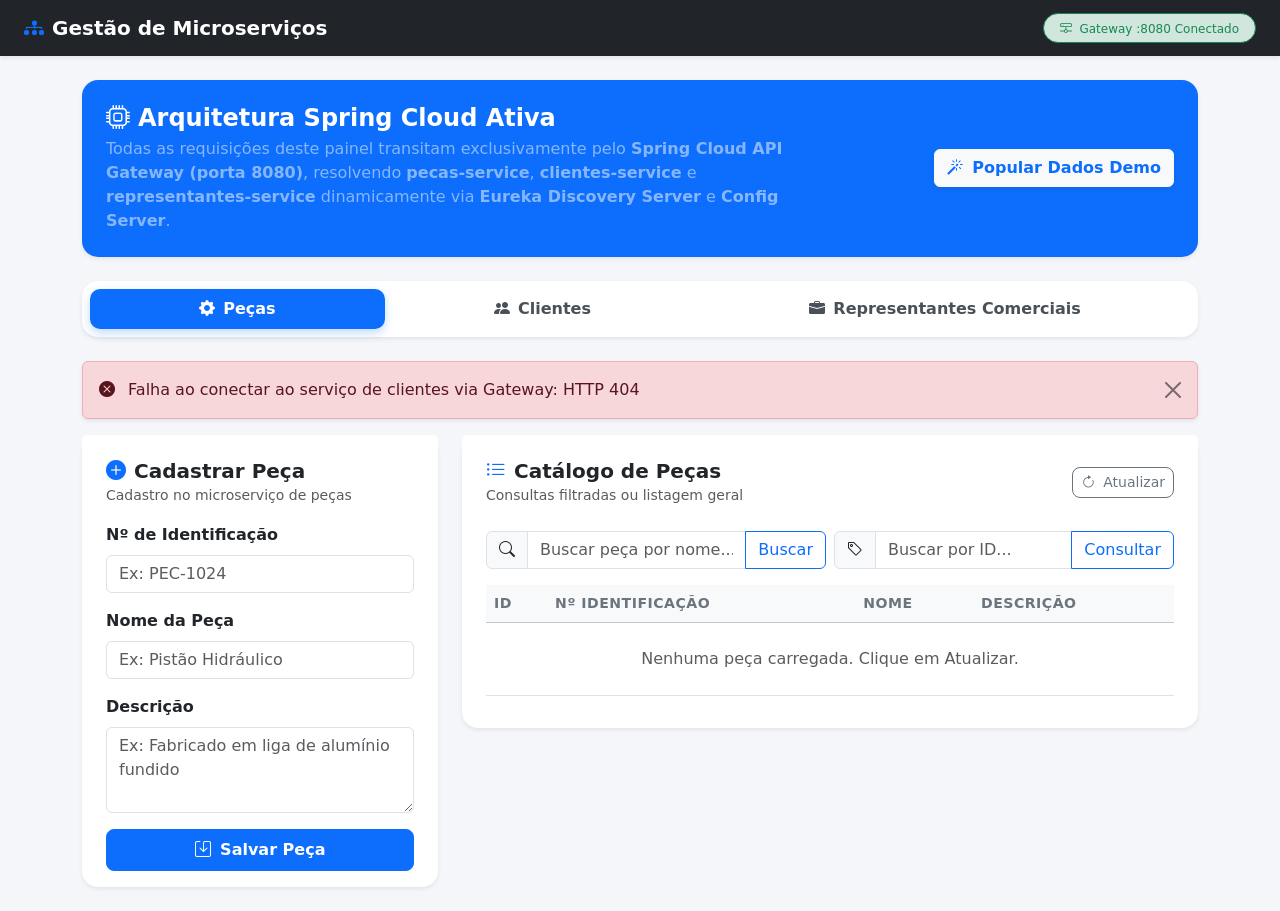
==== app_build/gateway-service/src/main/resources/static/index.html @ 4089472c "pequenos ajustes" ====
<!DOCTYPE html>
<html lang="pt-BR">
<head>
    <meta charset="UTF-8">
    <meta name="viewport" content="width=device-width, initial-scale=1.0">
    <title>Painel de Gestão - Microserviços Spring Cloud</title>
    <!-- Bootstrap 5 CSS -->
    <link href="https://cdn.jsdelivr.net/npm/bootstrap@5.3.3/dist/css/bootstrap.min.css" rel="stylesheet">
    <link rel="stylesheet" href="https://cdn.jsdelivr.net/npm/bootstrap-icons@1.11.3/font/bootstrap-icons.min.css">
    <link rel="stylesheet" href="css/style.css">
</head>
<body>
    <nav class="navbar navbar-expand-lg navbar-dark bg-dark shadow-sm">
        <div class="container-fluid px-4">
            <a class="navbar-brand fw-bold d-flex align-items-center gap-2" href="#">
                <i class="bi bi-diagram-3-fill text-primary"></i>
                <span>Gestão de Microserviços</span>
            </a>
            <div class="d-flex align-items-center gap-3">
                <span class="badge bg-success-subtle text-success border border-success px-3 py-2 rounded-pill">
                    <i class="bi bi-hdd-network me-1"></i> Gateway :8080 Conectado
                </span>
            </div>
        </div>
    </nav>

    <div class="container my-4">
        <!-- System Architecture Banner -->
        <div class="card border-0 shadow-sm mb-4 bg-primary text-white rounded-4 overflow-hidden">
            <div class="card-body p-4">
                <div class="row align-items-center">
                    <div class="col-md-8">
                        <h4 class="fw-bold mb-1"><i class="bi bi-cpu me-2"></i>Arquitetura Spring Cloud Ativa</h4>
                        <p class="mb-0 text-white-50">
                            Todas as requisições deste painel transitam exclusivamente pelo <strong>Spring Cloud API Gateway (porta 8080)</strong>, 
                            resolvendo <strong>pecas-service</strong>, <strong>clientes-service</strong> e <strong>representantes-service</strong> dinamicamente via <strong>Eureka Discovery Server</strong> e <strong>Config Server</strong>.
                        </p>
                    </div>
                    <div class="col-md-4 text-md-end mt-3 mt-md-0">
                        <button class="btn btn-light fw-semibold text-primary shadow-sm" onclick="popularDadosIniciais()">
                            <i class="bi bi-magic me-1"></i> Popular Dados Demo
                        </button>
                    </div>
                </div>
            </div>
        </div>

        <!-- Navigation Tabs -->
        <ul class="nav nav-pills nav-fill mb-4 bg-white p-2 rounded-4 shadow-sm" id="serviceTabs" role="tablist">
            <li class="nav-item" role="presentation">
                <button class="nav-link active fw-bold py-2 d-flex align-items-center justify-content-center gap-2" 
                        id="pecas-tab" data-bs-toggle="pill" data-bs-target="#pecas-pane" type="button" role="tab">
                    <i class="bi bi-gear-fill"></i> Peças
                </button>
            </li>
            <li class="nav-item" role="presentation">
                <button class="nav-link fw-bold py-2 d-flex align-items-center justify-content-center gap-2" 
                        id="clientes-tab" data-bs-toggle="pill" data-bs-target="#clientes-pane" type="button" role="tab">
                    <i class="bi bi-people-fill"></i> Clientes
                </button>
            </li>
            <li class="nav-item" role="presentation">
                <button class="nav-link fw-bold py-2 d-flex align-items-center justify-content-center gap-2" 
                        id="representantes-tab" data-bs-toggle="pill" data-bs-target="#representantes-pane" type="button" role="tab">
                    <i class="bi bi-briefcase-fill"></i> Representantes Comerciais
                </button>
            </li>
        </ul>

        <!-- Alert messages container -->
        <div id="alertContainer"></div>

        <!-- Tab Content -->
        <div class="tab-content" id="serviceTabsContent">

            <!-- ================= PEÇAS PANE ================= -->
            <div class="tab-pane fade show active" id="pecas-pane" role="tabpanel">
                <div class="row g-4">
                    <!-- Form Cadastrar Peça -->
                    <div class="col-lg-4">
                        <div class="card border-0 shadow-sm rounded-4 h-100">
                            <div class="card-header bg-white border-0 pt-4 pb-0 px-4">
                                <h5 class="fw-bold mb-0 text-dark"><i class="bi bi-plus-circle-fill text-primary me-2"></i>Cadastrar Peça</h5>
                                <small class="text-muted">Cadastro no microserviço de peças</small>
                            </div>
                            <div class="card-body px-4 py-3">
                                <form id="formPeca" onsubmit="handleCadastrarPeca(event)">
                                    <div class="mb-3">
                                        <label class="form-label fw-semibold">Nº de Identificação</label>
                                        <input type="text" class="form-control" id="pecaNumero" placeholder="Ex: PEC-1024" required>
                                    </div>
                                    <div class="mb-3">
                                        <label class="form-label fw-semibold">Nome da Peça</label>
                                        <input type="text" class="form-control" id="pecaNome" placeholder="Ex: Pistão Hidráulico" required>
                                    </div>
                                    <div class="mb-3">
                                        <label class="form-label fw-semibold">Descrição</label>
                                        <textarea class="form-control" id="pecaDescricao" rows="3" placeholder="Ex: Fabricado em liga de alumínio fundido"></textarea>
                                    </div>
                                    <button type="submit" class="btn btn-primary w-100 fw-bold py-2 rounded-3">
                                        <i class="bi bi-save me-1"></i> Salvar Peça
                                    </button>
                                </form>
                            </div>
                        </div>
                    </div>

                    <!-- Consultar & Listar Peças -->
                    <div class="col-lg-8">
                        <div class="card border-0 shadow-sm rounded-4">
                            <div class="card-header bg-white border-0 pt-4 pb-2 px-4 d-flex justify-content-between align-items-center">
                                <div>
                                    <h5 class="fw-bold mb-0 text-dark"><i class="bi bi-list-ul text-primary me-2"></i>Catálogo de Peças</h5>
                                    <small class="text-muted">Consultas filtradas ou listagem geral</small>
                                </div>
                                <button class="btn btn-outline-secondary btn-sm rounded-3" onclick="carregarPecas()">
                                    <i class="bi bi-arrow-clockwise me-1"></i> Atualizar
                                </button>
                            </div>
                            <div class="card-body px-4">
                                <!-- Filtros -->
                                <div class="row g-2 mb-3">
                                    <div class="col-md-6">
                                        <div class="input-group">
                                            <span class="input-group-text bg-light"><i class="bi bi-search"></i></span>
                                            <input type="text" class="form-control" id="buscaPecaNome" placeholder="Buscar peça por nome...">
                                            <button class="btn btn-outline-primary" type="button" onclick="buscarPecaPorNome()">Buscar</button>
                                        </div>
                                    </div>
                                    <div class="col-md-6">
                                        <div class="input-group">
                                            <span class="input-group-text bg-light"><i class="bi bi-tag"></i></span>
                                            <input type="number" class="form-control" id="buscaPecaId" placeholder="Buscar por ID...">
                                            <button class="btn btn-outline-primary" type="button" onclick="buscarPecaPorId()">Consultar</button>
                                        </div>
                                    </div>
                                </div>

                                <!-- Tabela de Peças -->
                                <div class="table-responsive">
                                    <table class="table table-hover align-middle">
                                        <thead class="table-light">
                                            <tr>
                                                <th scope="col">ID</th>
                                                <th scope="col">Nº Identificação</th>
                                                <th scope="col">Nome</th>
                                                <th scope="col">Descrição</th>
                                            </tr>
                                        </thead>
                                        <tbody id="tabelaPecasBody">
                                            <tr>
                                                <td colspan="4" class="text-center text-muted py-4">Nenhuma peça carregada. Clique em Atualizar.</td>
                                            </tr>
                                        </tbody>
                                    </table>
                                </div>
                            </div>
                        </div>
                    </div>
                </div>
            </div>

            <!-- ================= CLIENTES PANE ================= -->
            <div class="tab-pane fade" id="clientes-pane" role="tabpanel">
                <div class="row g-4">
                    <!-- Form Cadastrar Cliente -->
                    <div class="col-lg-4">
                        <div class="card border-0 shadow-sm rounded-4 h-100">
                            <div class="card-header bg-white border-0 pt-4 pb-0 px-4">
                                <h5 class="fw-bold mb-0 text-dark"><i class="bi bi-person-plus-fill text-success me-2"></i>Cadastrar Cliente</h5>
                                <small class="text-muted">Cadastro no microserviço de clientes</small>
                            </div>
                            <div class="card-body px-4 py-3">
                                <form id="formCliente" onsubmit="handleCadastrarCliente(event)">
                                    <div class="mb-3">
                                        <label class="form-label fw-semibold">CPF do Cliente</label>
                                        <input type="text" class="form-control" id="clienteCpf" placeholder="Ex: 111.222.333-44" required>
                                    </div>
                                    <div class="mb-3">
                                        <label class="form-label fw-semibold">Nome Completo</label>
                                        <input type="text" class="form-control" id="clienteNome" placeholder="Ex: Amanda Silva" required>
                                    </div>
                                    <button type="submit" class="btn btn-success w-100 fw-bold py-2 rounded-3">
                                        <i class="bi bi-save me-1"></i> Salvar Cliente
                                    </button>
                                </form>
                            </div>
                        </div>
                    </div>

                    <!-- Consultar & Listar Clientes -->
                    <div class="col-lg-8">
                        <div class="card border-0 shadow-sm rounded-4">
                            <div class="card-header bg-white border-0 pt-4 pb-2 px-4 d-flex justify-content-between align-items-center">
                                <div>
                                    <h5 class="fw-bold mb-0 text-dark"><i class="bi bi-people text-success me-2"></i>Lista de Clientes</h5>
                                    <small class="text-muted">Consultas por nome, por CPF ou listagem geral</small>
                                </div>
                                <button class="btn btn-outline-secondary btn-sm rounded-3" onclick="carregarClientes()">
                                    <i class="bi bi-arrow-clockwise me-1"></i> Atualizar
                                </button>
                            </div>
                            <div class="card-body px-4">
                                <!-- Filtros -->
                                <div class="row g-2 mb-3">
                                    <div class="col-md-6">
                                        <div class="input-group">
                                            <span class="input-group-text bg-light"><i class="bi bi-search"></i></span>
                                            <input type="text" class="form-control" id="buscaClienteNome" placeholder="Buscar cliente por nome...">
                                            <button class="btn btn-outline-success" type="button" onclick="buscarClientePorNome()">Buscar</button>
                                        </div>
                                    </div>
                                    <div class="col-md-6">
                                        <div class="input-group">
                                            <span class="input-group-text bg-light"><i class="bi bi-card-text"></i></span>
                                            <input type="text" class="form-control" id="buscaClienteCpf" placeholder="Buscar por CPF...">
                                            <button class="btn btn-outline-success" type="button" onclick="buscarClientePorCpf()">Consultar</button>
                                        </div>
                                    </div>
                                </div>

                                <!-- Tabela de Clientes -->
                                <div class="table-responsive">
                                    <table class="table table-hover align-middle">
                                        <thead class="table-light">
                                            <tr>
                                                <th scope="col">ID</th>
                                                <th scope="col">CPF</th>
                                                <th scope="col">Nome</th>
                                            </tr>
                                        </thead>
                                        <tbody id="tabelaClientesBody">
                                            <tr>
                                                <td colspan="3" class="text-center text-muted py-4">Nenhum cliente carregado. Clique em Atualizar.</td>
                                            </tr>
                                        </tbody>
                                    </table>
                                </div>
                            </div>
                        </div>
                    </div>
                </div>
            </div>

            <!-- ================= REPRESENTANTES PANE ================= -->
            <div class="tab-pane fade" id="representantes-pane" role="tabpanel">
                <div class="row g-4">
                    <!-- Form Cadastrar Representante -->
                    <div class="col-lg-4">
                        <div class="card border-0 shadow-sm rounded-4 h-100">
                            <div class="card-header bg-white border-0 pt-4 pb-0 px-4">
                                <h5 class="fw-bold mb-0 text-dark"><i class="bi bi-person-badge-fill text-warning me-2"></i>Cadastrar Representante</h5>
                                <small class="text-muted">Cadastro no microserviço de representantes</small>
                            </div>
                            <div class="card-body px-4 py-3">
                                <form id="formRepresentante" onsubmit="handleCadastrarRepresentante(event)">
                                    <div class="mb-3">
                                        <label class="form-label fw-semibold">CPF do Representante</label>
                                        <input type="text" class="form-control" id="repCpf" placeholder="Ex: 555.666.777-88" required>
                                    </div>
                                    <div class="mb-3">
                                        <label class="form-label fw-semibold">Nome Completo</label>
                                        <input type="text" class="form-control" id="repNome" placeholder="Ex: Roberto Alencar" required>
                                    </div>
                                    <button type="submit" class="btn btn-warning w-100 fw-bold py-2 rounded-3 text-dark">
                                        <i class="bi bi-save me-1"></i> Salvar Representante
                                    </button>
                                </form>
                            </div>
                        </div>
                    </div>

                    <!-- Consultar & Listar Representantes -->
                    <div class="col-lg-8">
                        <div class="card border-0 shadow-sm rounded-4">
                            <div class="card-header bg-white border-0 pt-4 pb-2 px-4 d-flex justify-content-between align-items-center">
                                <div>
                                    <h5 class="fw-bold mb-0 text-dark"><i class="bi bi-briefcase text-warning me-2"></i>Lista de Representantes</h5>
                                    <small class="text-muted">Consultas por nome, por CPF ou listagem geral</small>
                                </div>
                                <button class="btn btn-outline-secondary btn-sm rounded-3" onclick="carregarRepresentantes()">
                                    <i class="bi bi-arrow-clockwise me-1"></i> Atualizar
                                </button>
                            </div>
                            <div class="card-body px-4">
                                <!-- Filtros -->
                                <div class="row g-2 mb-3">
                                    <div class="col-md-6">
                                        <div class="input-group">
                                            <span class="input-group-text bg-light"><i class="bi bi-search"></i></span>
                                            <input type="text" class="form-control" id="buscaRepNome" placeholder="Buscar representante por nome...">
                                            <button class="btn btn-outline-warning text-dark" type="button" onclick="buscarRepresentantePorNome()">Buscar</button>
                                        </div>
                                    </div>
                                    <div class="col-md-6">
                                        <div class="input-group">
                                            <span class="input-group-text bg-light"><i class="bi bi-card-text"></i></span>
                                            <input type="text" class="form-control" id="buscaRepCpf" placeholder="Buscar por CPF...">
                                            <button class="btn btn-outline-warning text-dark" type="button" onclick="buscarRepresentantePorCpf()">Consultar</button>
                                        </div>
                                    </div>
                                </div>

                                <!-- Tabela de Representantes -->
                                <div class="table-responsive">
                                    <table class="table table-hover align-middle">
                                        <thead class="table-light">
                                            <tr>
                                                <th scope="col">ID</th>
                                                <th scope="col">CPF</th>
                                                <th scope="col">Nome</th>
                                            </tr>
                                        </thead>
                                        <tbody id="tabelaRepresentantesBody">
                                            <tr>
                                                <td colspan="3" class="text-center text-muted py-4">Nenhum representante carregado. Clique em Atualizar.</td>
                                            </tr>
                                        </tbody>
                                    </table>
                                </div>
                            </div>
                        </div>
                    </div>
                </div>
            </div>

        </div>
    </div>

    <!-- Bootstrap 5 Bundle JS -->
    <script src="https://cdn.jsdelivr.net/npm/bootstrap@5.3.3/dist/js/bootstrap.bundle.min.js"></script>
    <script src="js/app.js"></script>
</body>
</html>
---- app_build/gateway-service/src/main/resources/static/css/style.css ----
body {
    background-color: #f4f6f9;
    font-family: system-ui, -apple-system, "Segoe UI", Roboto, "Helvetica Neue", Arial, sans-serif;
}

.nav-pills .nav-link {
    color: #495057;
    border-radius: 10px;
    transition: all 0.2s ease-in-out;
}

.nav-pills .nav-link.active {
    background-color: #0d6efd;
    color: #ffffff;
    box-shadow: 0 4px 10px rgba(13, 110, 253, 0.25);
}

.nav-pills #clientes-tab.active {
    background-color: #198754;
    box-shadow: 0 4px 10px rgba(25, 135, 84, 0.25);
}

.nav-pills #representantes-tab.active {
    background-color: #ffc107;
    color: #000;
    box-shadow: 0 4px 10px rgba(255, 193, 7, 0.25);
}

.card {
    transition: transform 0.15s ease-in-out;
}

.table th {
    font-weight: 600;
    font-size: 0.88rem;
    text-transform: uppercase;
    letter-spacing: 0.5px;
    color: #6c757d;
}

.badge {
    font-weight: 500;
}
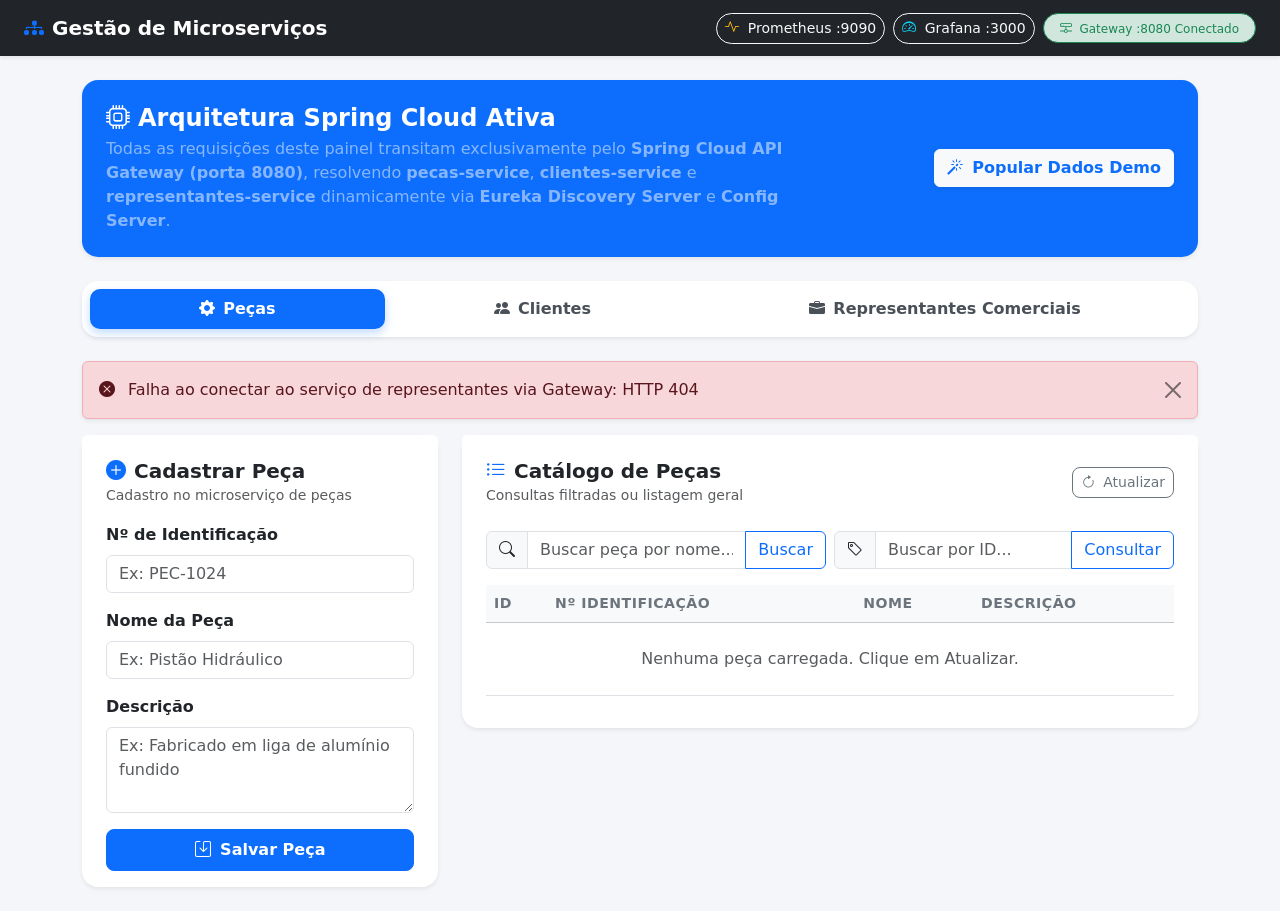
==== commit e7e5066e: "monitoramento funcionando ;)" ====
--- a/app_build/gateway-service/src/main/resources/static/index.html
+++ b/app_build/gateway-service/src/main/resources/static/index.html
@@ -16,7 +16,13 @@
                 <i class="bi bi-diagram-3-fill text-primary"></i>
                 <span>Gestão de Microserviços</span>
             </a>
-            <div class="d-flex align-items-center gap-3">
+            <div class="d-flex align-items-center gap-2">
+                <a href="http://localhost:9090" target="_blank" class="btn btn-outline-light btn-sm rounded-pill text-decoration-none">
+                    <i class="bi bi-activity me-1 text-warning"></i> Prometheus :9090
+                </a>
+                <a href="http://localhost:3000" target="_blank" class="btn btn-outline-light btn-sm rounded-pill text-decoration-none">
+                    <i class="bi bi-speedometer2 me-1 text-info"></i> Grafana :3000
+                </a>
                 <span class="badge bg-success-subtle text-success border border-success px-3 py-2 rounded-pill">
                     <i class="bi bi-hdd-network me-1"></i> Gateway :8080 Conectado
                 </span>
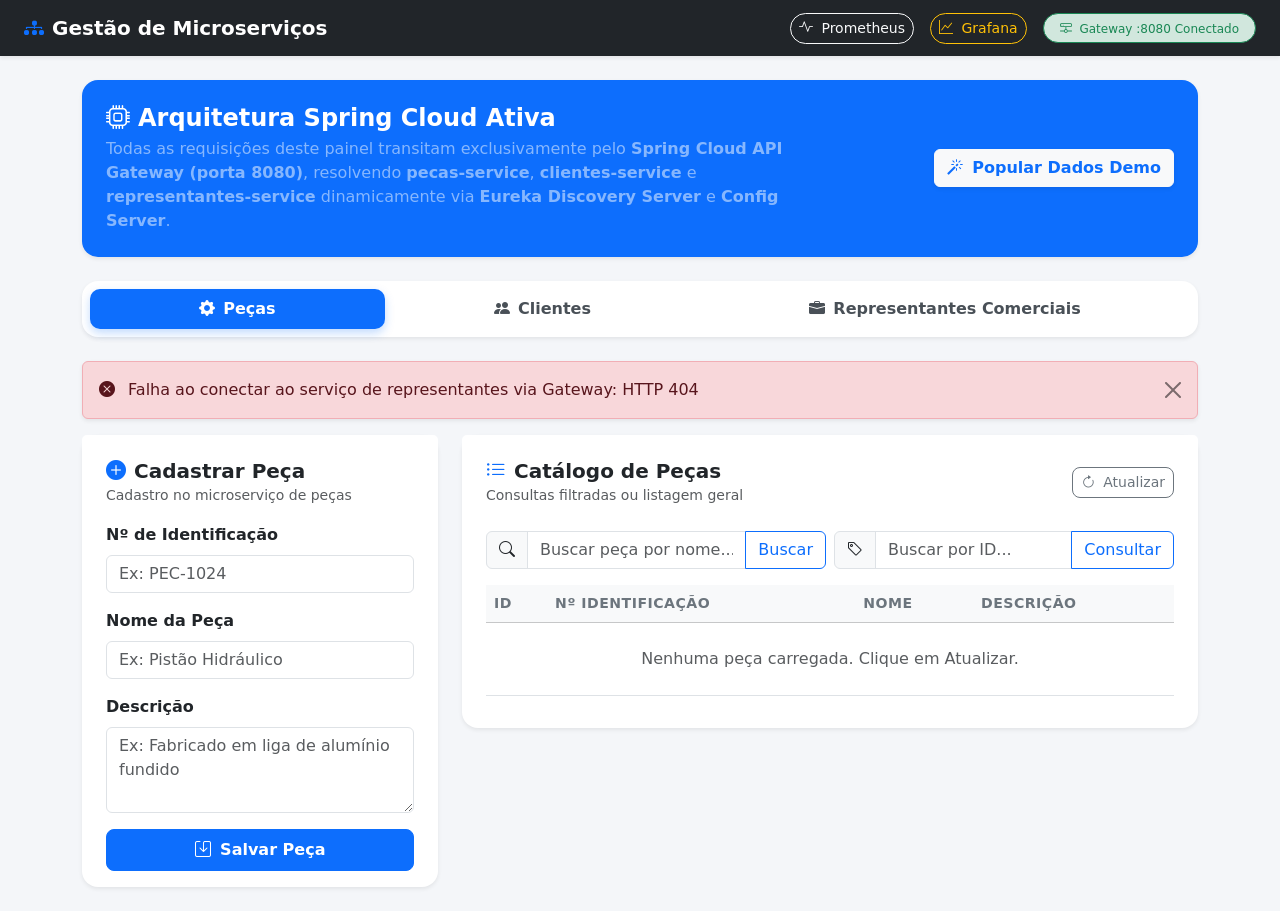
==== commit 4de3f6bb: "finaliza adicao do grafana e do prometheus" ====
--- a/app_build/gateway-service/src/main/resources/static/index.html
+++ b/app_build/gateway-service/src/main/resources/static/index.html
@@ -16,12 +16,12 @@
                 <i class="bi bi-diagram-3-fill text-primary"></i>
                 <span>Gestão de Microserviços</span>
             </a>
-            <div class="d-flex align-items-center gap-2">
-                <a href="http://localhost:9090" target="_blank" class="btn btn-outline-light btn-sm rounded-pill text-decoration-none">
-                    <i class="bi bi-activity me-1 text-warning"></i> Prometheus :9090
+            <div class="d-flex align-items-center gap-3">
+                <a class="btn btn-sm btn-outline-light rounded-pill" href="http://localhost:9090/targets" target="_blank" rel="noopener">
+                    <i class="bi bi-activity me-1"></i> Prometheus
                 </a>
-                <a href="http://localhost:3000" target="_blank" class="btn btn-outline-light btn-sm rounded-pill text-decoration-none">
-                    <i class="bi bi-speedometer2 me-1 text-info"></i> Grafana :3000
+                <a class="btn btn-sm btn-outline-warning rounded-pill" href="http://localhost:3000/d/microsservicos-overview" target="_blank" rel="noopener">
+                    <i class="bi bi-graph-up me-1"></i> Grafana
                 </a>
                 <span class="badge bg-success-subtle text-success border border-success px-3 py-2 rounded-pill">
                     <i class="bi bi-hdd-network me-1"></i> Gateway :8080 Conectado
